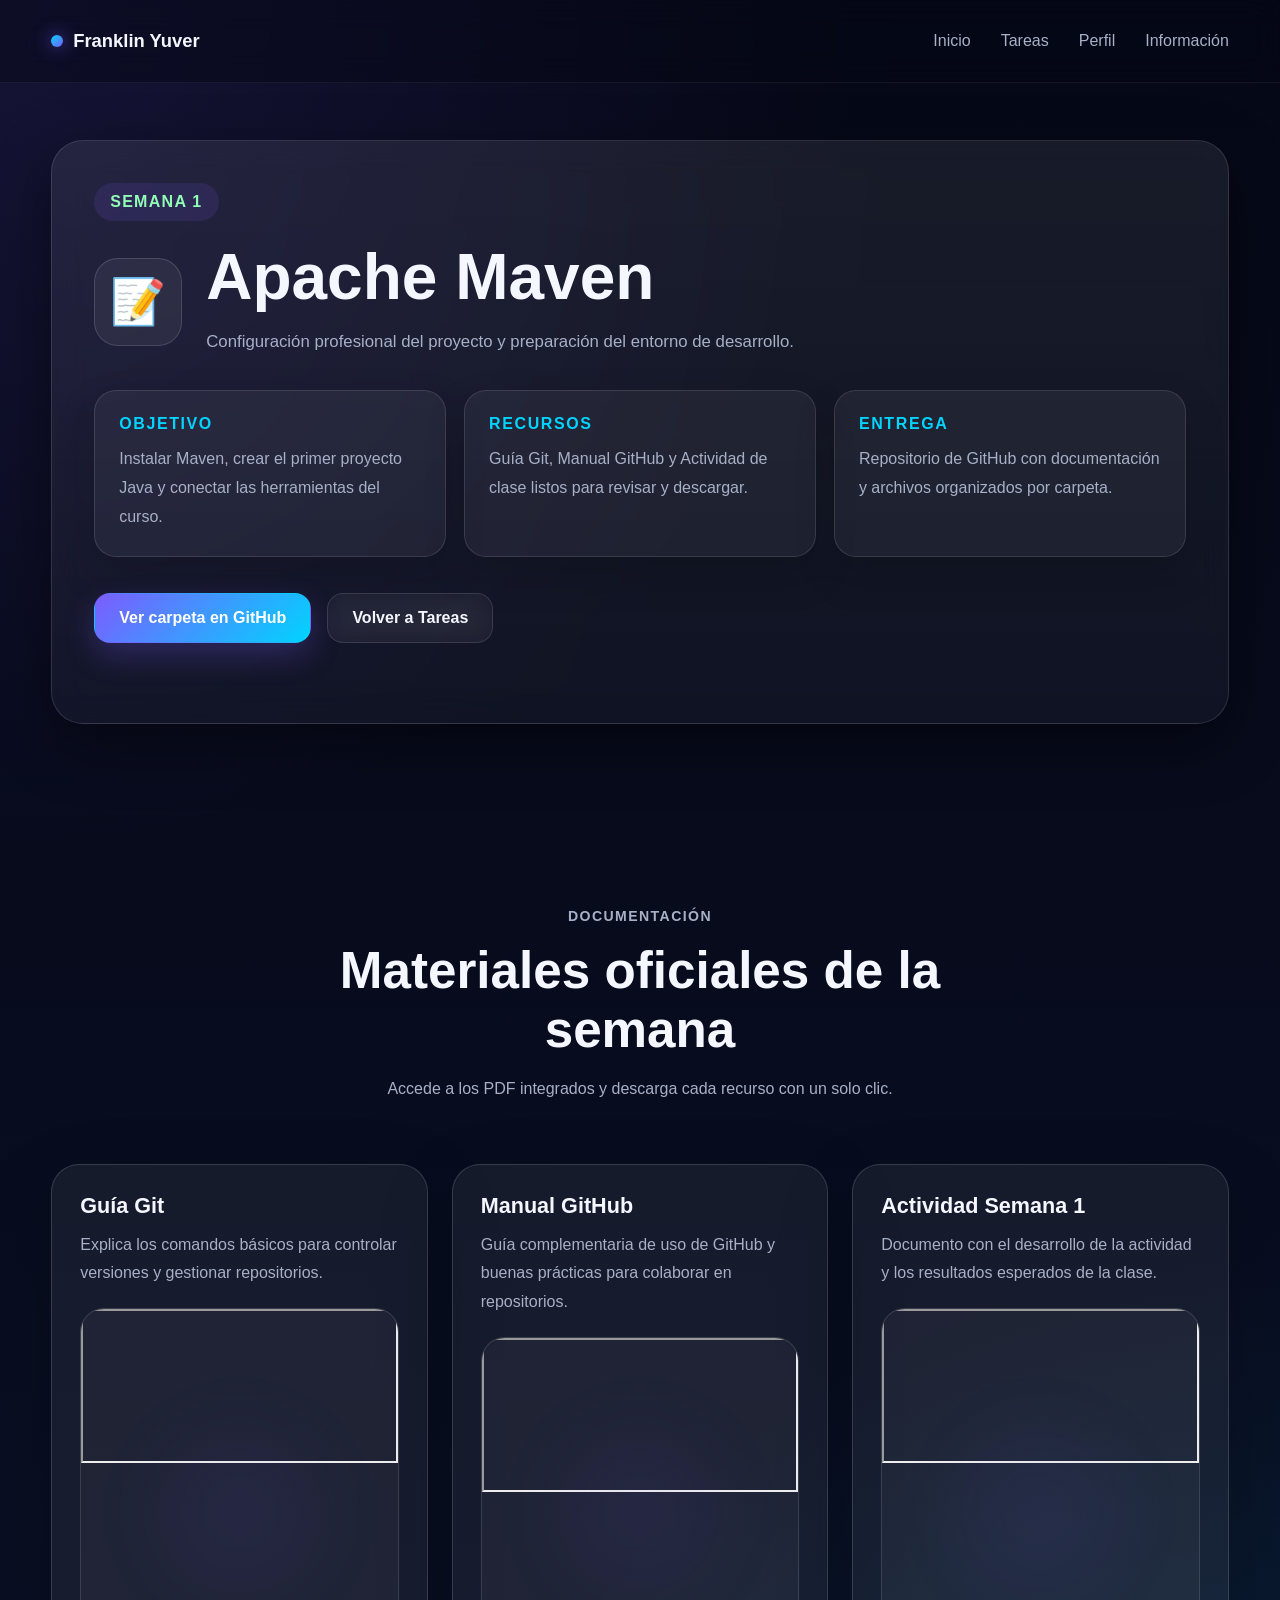
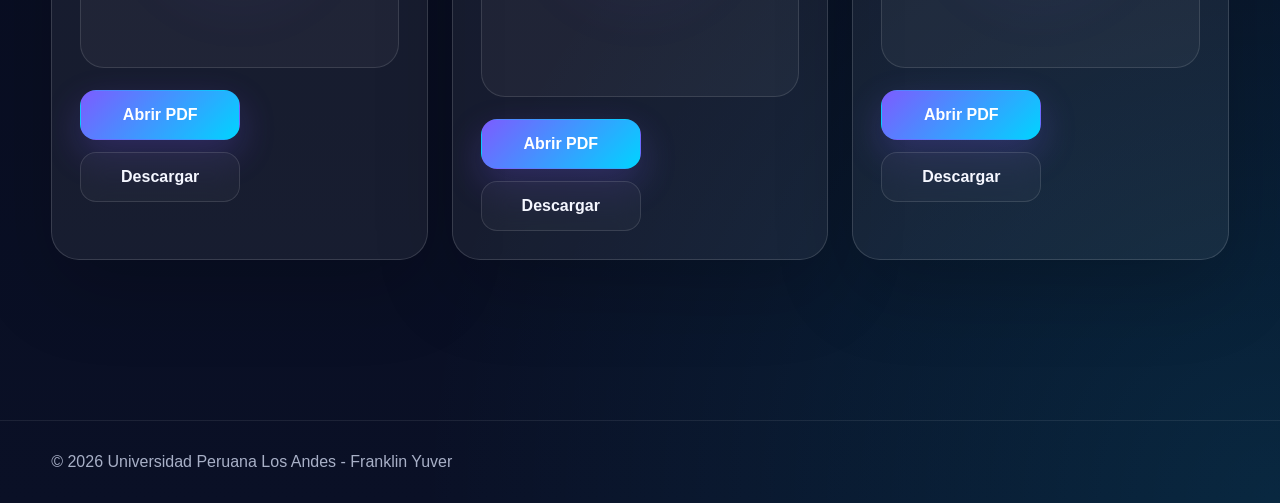
==== page/semana-2.html @ 7b03327b "creando paginas de las semanas 2-4" ====
<!DOCTYPE html>
<html lang="es">
<head>
  <meta charset="UTF-8" />
  <meta name="viewport" content="width=device-width, initial-scale=1.0" />
  <title>Semana 1 | Apache Maven</title>
  <link rel="stylesheet" href="../css/style-tarea.css" />
</head>

<body>
  <header class="header">
    <div class="container nav">
      <a href="../index.html" class="logo">
        <span class="logo-dot"></span>
        Franklin Yuver
      </a>

      <nav class="menu">
        <a href="index.html#inicio">Inicio</a>
        <a href="tareas.html">Tareas</a>
        <a href="perfil.html">Perfil</a>
        <a href="index.html#contacto">Información</a>
      </nav>
    </div>
  </header>

  <main>
    <section class="hero-section">
      <div class="container">
        <div class="hero-glass glass">
          <p class="hero-label">Semana 1</p>

          <div class="hero-title-group">
            <div class="hero-icon">📝</div>
            <div>
              <h1>Apache Maven</h1>
              <p class="hero-subtitle">
                Configuración profesional del proyecto y preparación del entorno de desarrollo.
              </p>
            </div>
          </div>

          <div class="hero-summary-grid">
            <div class="summary-card">
              <h3>Objetivo</h3>
              <p>Instalar Maven, crear el primer proyecto Java y conectar las herramientas del curso.</p>
            </div>

            <div class="summary-card">
              <h3>Recursos</h3>
              <p>Guía Git, Manual GitHub y Actividad de clase listos para revisar y descargar.</p>
            </div>

            <div class="summary-card">
              <h3>Entrega</h3>
              <p>Repositorio de GitHub con documentación y archivos organizados por carpeta.</p>
            </div>
          </div>

          <div class="hero-actions">
            <a href="https://github.com/frafranklin/Portafolio/tree/master/Pdf"
               target="_blank"
               class="btn btn-primary">
              Ver carpeta en GitHub
            </a>

            <a href="tareas.html" class="btn btn-secondary">
              Volver a Tareas
            </a>
          </div>
        </div>
      </div>
    </section>

    <section class="section">
      <div class="container">
        <div class="section-title">
          <p class="section-tag">Documentación</p>
          <h2>Materiales oficiales de la semana</h2>
          <p>Accede a los PDF integrados y descarga cada recurso con un solo clic.</p>
        </div>

        <div class="resource-grid">

          <!-- GUÍA GIT -->
          <article class="glass-card">
            <div class="card-glow"></div>
            <h3>Guía Git</h3>
            <p>Explica los comandos básicos para controlar versiones y gestionar repositorios.</p>

            <div class="doc-frame">
              <iframe
                src="https://docs.google.com/gview?url=https://raw.githubusercontent.com/frafranklin/Portafolio/master/Pdf/semana-1Manual-git.pdf&embedded=true"
                loading="lazy">
              </iframe>
            </div>

            <div class="card-actions">
              <a href="https://docs.google.com/gview?url=https://raw.githubusercontent.com/frafranklin/Portafolio/master/Pdf/semana-1Manual-git.pdf"
                 target="_blank"
                 class="btn btn-main">
                Abrir PDF
              </a>

              <a href="https://raw.githubusercontent.com/frafranklin/Portafolio/master/Pdf/semana-1Manual-git.pdf"
                 download="semana-1Manual-git.pdf"
                 class="btn btn-secondary">
                Descargar
              </a>
            </div>
          </article>

<!-- MANUAL GITHUB -->
<article class="glass-card">
  <div class="card-glow"></div>
  <h3>Manual GitHub</h3>
  <p>Guía complementaria de uso de GitHub y buenas prácticas para colaborar en repositorios.</p>

  <div class="doc-frame">
    <iframe
      src="https://docs.google.com/gview?url=https://raw.githubusercontent.com/frafranklin/Portafolio/master/Pdf/semana-2-Manual-GitHub.pdf&embedded=true"
      loading="lazy">
    </iframe>
  </div>

  <div class="card-actions">
    <a href="https://docs.google.com/gview?url=https://raw.githubusercontent.com/frafranklin/Portafolio/master/Pdf/semana-2-Manual-GitHub.pdf"
       target="_blank"
       class="btn btn-main">
      Abrir PDF
    </a>

    <a href="https://raw.githubusercontent.com/frafranklin/Portafolio/master/Pdf/semana-2-Manual-GitHub.pdf"
       download="semana-2-Manual-GitHub.pdf"
       class="btn btn-secondary">
      Descargar
    </a>
  </div>
</article>

          <!-- ACTIVIDAD SEMANA 1 -->
          <article class="glass-card">
            <div class="card-glow"></div>
            <h3>Actividad Semana 1</h3>
            <p>Documento con el desarrollo de la actividad y los resultados esperados de la clase.</p>

            <div class="doc-frame">
              <iframe
                src="https://docs.google.com/gview?url=https://raw.githubusercontent.com/frafranklin/Portafolio/master/Pdf/semana-1Manual-git.pdf&embedded=true"
                loading="lazy">
              </iframe>
            </div>

            <div class="card-actions">
              <a href="https://docs.google.com/gview?url=https://raw.githubusercontent.com/frafranklin/Portafolio/master/Pdf/semana-1Manual-git.pdf"
                 target="_blank"
                 class="btn btn-main">
                Abrir PDF
              </a>

              <a href="https://raw.githubusercontent.com/frafranklin/Portafolio/master/Pdf/semana-1Manual-git.pdf"
                 download="semana-1Manual-git.pdf"
                 class="btn btn-secondary">
                Descargar
              </a>
            </div>
          </article>

        </div>
      </div>
    </section>
  </main>

  <footer class="footer">
    <div class="container">
      <p>© 2026 Universidad Peruana Los Andes - Franklin Yuver</p>
    </div>
  </footer>
</body>
</html>
---- css/style-tarea.css ----
:root {
  --bg: #050816;
  --bg-2: #0a1026;
  --card: rgba(255, 255, 255, 0.08);
  --line: rgba(255, 255, 255, 0.12);
  --text: #f5f7ff;
  --muted: #a8b0c7;
  --primary: #7c5cff;
  --secondary: #00d4ff;
  --accent: #91ffb5;
  --shadow: 0 20px 60px rgba(0, 0, 0, 0.45);
  --radius: 24px;
  --container: 1200px;
}

* {
  margin: 0;
  padding: 0;
  box-sizing: border-box;
}

html {
  scroll-behavior: smooth;
}

body {
  font-family: "Inter", sans-serif;
  background:
    radial-gradient(circle at top left, rgba(124, 92, 255, 0.14), transparent 35%),
    radial-gradient(circle at bottom right, rgba(0, 212, 255, 0.12), transparent 35%),
    linear-gradient(180deg, var(--bg), var(--bg-2));
  color: var(--text);
  overflow-x: hidden;
  min-height: 100vh;
}

a {
  text-decoration: none;
  color: inherit;
}

img {
  display: block;
  max-width: 100%;
}

.container {
  width: min(92%, var(--container));
  margin: 0 auto;
}

.noise {
  position: fixed;
  inset: 0;
  pointer-events: none;
  opacity: 0.05;
  background-image:
    url("data:image/svg+xml,%3Csvg xmlns='http://www.w3.org/2000/svg' width='160' height='160' viewBox='0 0 160 160'%3E%3Cfilter id='n'%3E%3CfeTurbulence type='fractalNoise' baseFrequency='.8' numOctaves='2' stitchTiles='stitch'/%3E%3C/filter%3E%3Crect width='160' height='160' filter='url(%23n)' opacity='1'/%3E%3C/svg%3E");
  z-index: 0;
}

.cursor-glow {
  position: fixed;
  width: 260px;
  height: 260px;
  border-radius: 50%;
  pointer-events: none;
  background: radial-gradient(circle, rgba(124, 92, 255, 0.16), transparent 65%);
  transform: translate(-50%, -50%);
  z-index: 1;
  transition: transform 0.08s linear;
}

.header {
  position: fixed;
  top: 0;
  width: 100%;
  z-index: 1000;
  backdrop-filter: blur(16px);
  background: rgba(5, 8, 22, 0.45);
  border-bottom: 1px solid rgba(255,255,255,0.06);
}

.nav {
  min-height: 82px;
  display: flex;
  align-items: center;
  justify-content: space-between;
  gap: 20px;
}

.logo {
  font-family: "Syne", sans-serif;
  font-size: 1.15rem;
  font-weight: 700;
  display: inline-flex;
  align-items: center;
  gap: 10px;
}

.logo-dot {
  width: 12px;
  height: 12px;
  border-radius: 50%;
  background: linear-gradient(135deg, var(--secondary), var(--primary));
  box-shadow: 0 0 18px rgba(124, 92, 255, 0.8);
}

.menu {
  display: flex;
  gap: 30px;
}

.menu a {
  color: var(--muted);
  font-weight: 500;
  position: relative;
  transition: color 0.3s ease;
}

.menu a::after {
  content: "";
  position: absolute;
  left: 0;
  bottom: -6px;
  width: 0%;
  height: 2px;
  border-radius: 999px;
  background: linear-gradient(90deg, var(--secondary), var(--primary));
  transition: width 0.3s ease;
}

.menu a:hover {
  color: var(--text);
}

.menu a:hover::after {
  width: 100%;
}

.menu-toggle {
  display: none;
  width: 48px;
  height: 48px;
  border-radius: 14px;
  border: 1px solid var(--line);
  background: rgba(255,255,255,0.04);
  cursor: pointer;
  align-items: center;
  justify-content: center;
  flex-direction: column;
  gap: 6px;
}

.menu-toggle span {
  width: 20px;
  height: 2px;
  border-radius: 999px;
  background: white;
  transition: 0.3s ease;
}

.mobile-menu {
  display: none;
  flex-direction: column;
  padding: 0 4% 20px;
  gap: 12px;
  background: rgba(5, 8, 22, 0.96);
  border-top: 1px solid rgba(255,255,255,0.06);
}

.mobile-menu a {
  padding: 14px 16px;
  border-radius: 14px;
  background: rgba(255,255,255,0.04);
  color: var(--muted);
}

.hero {
  min-height: 100vh;
  position: relative;
  display: flex;
  align-items: center;
  overflow: hidden;
  padding-top: 100px;
}

.hero-bg {
  position: absolute;
  inset: 0;
  z-index: 0;
}

.grid {
  position: absolute;
  inset: 0;
  background-image:
    linear-gradient(rgba(255,255,255,0.04) 1px, transparent 1px),
    linear-gradient(90deg, rgba(255,255,255,0.04) 1px, transparent 1px);
  background-size: 42px 42px;
  mask-image: radial-gradient(circle at center, black 30%, transparent 80%);
  opacity: 0.35;
}

.orb {
  position: absolute;
  border-radius: 50%;
  filter: blur(40px);
  animation: floatOrb 8s ease-in-out infinite;
}

.orb-1 {
  width: 380px;
  height: 380px;
  background: rgba(124, 92, 255, 0.18);
  top: 10%;
  left: 8%;
}

.orb-2 {
  width: 320px;
  height: 320px;
  background: rgba(0, 212, 255, 0.16);
  right: 10%;
  bottom: 10%;
  animation-delay: 1.5s;
}

.hero-content {
  position: relative;
  z-index: 2;
  display: grid;
  grid-template-columns: 1.15fr 0.85fr;
  align-items: center;
  gap: 50px;
}

.eyebrow {
  display: inline-flex;
  align-items: center;
  gap: 12px;
  color: var(--accent);
  font-weight: 600;
  margin-bottom: 18px;
  letter-spacing: 0.04em;
}

.eyebrow-line {
  width: 36px;
  height: 1px;
  background: linear-gradient(90deg, var(--accent), transparent);
}

.hero-text h1 {
  font-family: "Syne", sans-serif;
  font-size: clamp(3rem, 7vw, 6rem);
  line-height: 0.95;
  letter-spacing: -0.04em;
  margin-bottom: 18px;
}

.gradient-text {
  display: block;
  background: linear-gradient(135deg, #ffffff 0%, #8fdcff 35%, #8c79ff 70%, #ffffff 100%);
  -webkit-background-clip: text;
  -webkit-text-fill-color: transparent;
}

.typing-wrap {
  display: flex;
  align-items: center;
  flex-wrap: wrap;
  gap: 10px;
  min-height: 38px;
  margin-bottom: 24px;
  font-size: 1.1rem;
  color: var(--muted);
}

.typing {
  color: var(--secondary);
  font-weight: 700;
  position: relative;
}

.typing::after {
  content: "";
  display: inline-block;
  width: 2px;
  height: 1em;
  background: var(--secondary);
  margin-left: 4px;
  animation: blink 0.8s infinite;
  vertical-align: middle;
}

.hero-description {
  max-width: 640px;
  color: var(--muted);
  font-size: 1.05rem;
  line-height: 1.8;
  margin-bottom: 34px;
}

.hero-actions {
  display: flex;
  flex-wrap: wrap;
  gap: 16px;
  margin-bottom: 38px;
}

.btn {
  padding: 15px 24px;
  border-radius: 16px;
  font-weight: 700;
  transition: 0.35s ease;
  display: inline-flex;
  align-items: center;
  justify-content: center;
  border: 1px solid transparent;
}

.btn-primary {
  background: linear-gradient(135deg, var(--primary), var(--secondary));
  color: white;
  box-shadow: 0 12px 30px rgba(124, 92, 255, 0.25);
}

.btn-primary:hover {
  transform: translateY(-4px) scale(1.02);
  box-shadow: 0 18px 38px rgba(124, 92, 255, 0.34);
}

.btn-secondary {
  border-color: rgba(255,255,255,0.12);
  background: rgba(255,255,255,0.03);
  color: var(--text);
  backdrop-filter: blur(12px);
}

.btn-secondary:hover {
  transform: translateY(-4px);
  border-color: rgba(255,255,255,0.22);
  background: rgba(255,255,255,0.06);
}

.hero-stats {
  display: flex;
  flex-wrap: wrap;
  gap: 16px;
}

.glass {
  background: var(--card);
  border: 1px solid var(--line);
  box-shadow: var(--shadow);
  backdrop-filter: blur(16px);
  -webkit-backdrop-filter: blur(16px);
}

.stat-card {
  padding: 18px 20px;
  min-width: 135px;
  border-radius: 20px;
}

.stat-card h3 {
  font-size: 1.3rem;
  margin-bottom: 6px;
}

.stat-card p {
  color: var(--muted);
  font-size: 0.92rem;
}

.hero-visual {
  display: flex;
  justify-content: center;
}

.photo-frame {
  position: relative;
  width: min(480px, 100%);
  aspect-ratio: 1 / 1.08;
  border-radius: 34px;
  padding: 16px;
  background:
    linear-gradient(145deg, rgba(255,255,255,0.1), rgba(255,255,255,0.03));
  border: 1px solid rgba(255,255,255,0.12);
  box-shadow: 0 30px 80px rgba(0,0,0,0.45);
  transform-style: preserve-3d;
  transition: transform 0.15s linear;
}

.profile-photo {
  width: 100%;
  height: 100%;
  object-fit: cover;
  border-radius: 24px;
  position: relative;
  z-index: 2;
  filter: saturate(1.05) contrast(1.03);
}

.photo-ring {
  position: absolute;
  inset: -16px;
  border: 1px solid rgba(124, 92, 255, 0.28);
  border-radius: 40px;
  animation: rotateRing 14s linear infinite;
}

.ring-2 {
  inset: -30px;
  border-color: rgba(0, 212, 255, 0.18);
  animation-direction: reverse;
  animation-duration: 18s;
}

.floating-badge {
  position: absolute;
  z-index: 4;
  padding: 12px 16px;
  border-radius: 999px;
  font-weight: 700;
  font-size: 0.95rem;
  animation: floatBadge 4s ease-in-out infinite;
}

.badge-1 {
  top: 10%;
  left: -8%;
}

.badge-2 {
  top: 48%;
  right: -10%;
  animation-delay: 1s;
}

.badge-3 {
  bottom: 8%;
  left: 6%;
  animation-delay: 2s;
}

.scroll-indicator {
  position: absolute;
  bottom: 26px;
  left: 50%;
  transform: translateX(-50%);
  width: 36px;
  height: 62px;
  border-radius: 999px;
  border: 1px solid rgba(255,255,255,0.2);
  display: inline-flex;
  justify-content: center;
  padding-top: 10px;
  z-index: 3;
}

.scroll-indicator span {
  width: 6px;
  height: 12px;
  border-radius: 999px;
  background: white;
  animation: scrollDot 1.5s infinite;
}

.section {
  position: relative;
  padding: 120px 0;
  z-index: 2;
}

.section-dark {
  background: linear-gradient(180deg, rgba(255,255,255,0.02), rgba(255,255,255,0.01));
}

.section-title {
  max-width: 760px;
  margin: 0 auto 60px;
  text-align: center;
}

.section-tag {
  color: var(--secondary);
  font-weight: 700;
  text-transform: uppercase;
  letter-spacing: 0.1em;
  margin-bottom: 12px;
  font-size: 0.88rem;
}

.section-title h2 {
  font-family: "Syne", sans-serif;
  font-size: clamp(2rem, 4vw, 3.6rem);
  margin-bottom: 16px;
}

.section-title p {
  color: var(--muted);
  line-height: 1.8;
}

.about-grid,
.projects-grid {
  display: grid;
  grid-template-columns: repeat(3, 1fr);
  gap: 24px;
}

.about-card,
.project-card {
  border-radius: 26px;
  padding: 28px;
  transition: transform 0.35s ease, border-color 0.35s ease, background 0.35s ease;
}

.about-card:hover,
.project-card:hover,
.contact-box:hover {
  transform: translateY(-8px);
  border-color: rgba(255,255,255,0.22);
  background: rgba(255,255,255,0.1);
}

.about-card h3,
.project-card h3 {
  margin-bottom: 14px;
  font-size: 1.25rem;
}

.about-card p,
.project-card p {
  color: var(--muted);
  line-height: 1.8;
}

.project-number {
  font-size: 0.9rem;
  color: var(--accent);
  font-weight: 800;
  margin-bottom: 16px;
  letter-spacing: 0.08em;
}

.contact-box {
  max-width: 820px;
  margin: 0 auto;
  text-align: center;
  padding: 42px;
  border-radius: 30px;
  transition: 0.35s ease;
}

.contact-box h2 {
  font-family: "Syne", sans-serif;
  font-size: clamp(2rem, 4vw, 3rem);
  margin-bottom: 14px;
}

.contact-box p {
  color: var(--muted);
  line-height: 1.8;
  margin-bottom: 24px;
}

.reveal {
  opacity: 0;
  transform: translateY(34px);
  transition: opacity 0.9s ease, transform 0.9s ease;
}

.reveal.active {
  opacity: 1;
  transform: translateY(0);
}

@keyframes floatOrb {
  0%, 100% { transform: translateY(0) translateX(0); }
  50% { transform: translateY(-24px) translateX(12px); }
}

@keyframes rotateRing {
  from { transform: rotate(0deg); }
  to { transform: rotate(360deg); }
}

@keyframes floatBadge {
  0%, 100% { transform: translateY(0px); }
  50% { transform: translateY(-12px); }
}

@keyframes scrollDot {
  0% { transform: translateY(0); opacity: 0.9; }
  50% { transform: translateY(16px); opacity: 0.4; }
  100% { transform: translateY(0); opacity: 0.9; }
}

@keyframes blink {
  0%, 49% { opacity: 1; }
  50%, 100% { opacity: 0; }
}

@media (max-width: 1024px) {
  .hero-content,
  .about-grid,
  .projects-grid {
    grid-template-columns: 1fr;
  }

  .hero {
    padding-top: 130px;
  }

  .hero-text {
    text-align: center;
  }

  .eyebrow,
  .typing-wrap,
  .hero-actions,
  .hero-stats {
    justify-content: center;
  }

  .hero-description {
    margin-left: auto;
    margin-right: auto;
  }

  .photo-frame {
    width: min(420px, 90%);
  }

  .badge-1 { left: -2%; }
  .badge-2 { right: -2%; }
}

@media (max-width: 768px) {
  .menu {
    display: none;
  }

  .menu-toggle {
    display: inline-flex;
  }

  .mobile-menu.show {
    display: flex;
  }

  .hero-text h1 {
    font-size: clamp(2.7rem, 12vw, 4rem);
  }

  .hero-description {
    font-size: 1rem;
  }

  .hero-stats {
    flex-direction: column;
    align-items: stretch;
  }

  .stat-card {
    width: 100%;
  }

  .floating-badge {
    font-size: 0.82rem;
    padding: 10px 14px;
  }

  .contact-box {
    padding: 32px 22px;
  }
}

@media (max-width: 560px) {
  .photo-frame {
    aspect-ratio: 1 / 1.18;
  }

  .badge-1,
  .badge-2,
  .badge-3 {
    position: absolute;
    transform: scale(0.92);
  }
}
/* GRID DE SEMANAS */
.weeks-grid {
  display: grid;
  grid-template-columns: repeat(auto-fit, minmax(160px, 1fr));
  gap: 18px;
  margin-top: 20px;
}

/* TARJETAS */
.week-card {
  padding: 20px;
  border-radius: 16px;
  text-align: center;
  font-weight: 600;
  transition: 0.35s ease;
  border: 1px solid var(--line);
}

/* HOVER PRO */
.week-card:hover {
  transform: translateY(-6px) scale(1.04);
  background: rgba(255,255,255,0.12);
  box-shadow: 0 10px 30px rgba(0,0,0,0.4);
  border-color: rgba(255,255,255,0.3);
}

.hero-section {
  padding: 140px 0 60px;
}

.hero-glass {
  position: relative;
  padding: 42px;
  border-radius: 32px;
  overflow: hidden;
  background: linear-gradient(180deg, rgba(255,255,255,0.08), rgba(255,255,255,0.04));
  border: 1px solid rgba(255,255,255,0.12);
}

.hero-label {
  display: inline-flex;
  align-items: center;
  gap: 10px;
  padding: 10px 16px;
  border-radius: 999px;
  background: rgba(124, 92, 255, 0.12);
  color: var(--accent);
  font-weight: 700;
  margin-bottom: 24px;
  letter-spacing: 0.08em;
  text-transform: uppercase;
}

.hero-title-group {
  display: grid;
  grid-template-columns: auto 1fr;
  gap: 24px;
  align-items: center;
  margin-bottom: 22px;
}

.hero-icon {
  width: 88px;
  height: 88px;
  display: grid;
  place-items: center;
  border-radius: 24px;
  font-size: 2.8rem;
  background: rgba(255,255,255,0.06);
  border: 1px solid rgba(255,255,255,0.14);
}

.hero-glass h1 {
  font-family: "Syne", sans-serif;
  font-size: clamp(2.8rem, 5vw, 4.5rem);
  margin-bottom: 16px;
  line-height: 1.02;
}

.hero-subtitle {
  max-width: 780px;
  color: var(--muted);
  line-height: 1.9;
  font-size: 1.05rem;
}

.hero-summary-grid {
  display: grid;
  grid-template-columns: repeat(3, minmax(220px, 1fr));
  gap: 18px;
  margin: 32px 0 36px;
}

.summary-card {
  background: rgba(255,255,255,0.05);
  border: 1px solid rgba(255,255,255,0.12);
  border-radius: 22px;
  padding: 24px;
  box-shadow: 0 18px 40px rgba(0,0,0,0.18);
}

.summary-card h3 {
  font-size: 1rem;
  text-transform: uppercase;
  letter-spacing: 0.1em;
  color: var(--secondary);
  margin-bottom: 12px;
}

.summary-card p {
  color: var(--muted);
  line-height: 1.8;
}

.resource-grid {
  display: grid;
  grid-template-columns: repeat(3, minmax(280px, 1fr));
  gap: 24px;
}

.glass-card {
  position: relative;
  padding: 28px;
  border-radius: 28px;
  overflow: hidden;
  background: rgba(255,255,255,0.06);
  border: 1px solid rgba(255,255,255,0.14);
  box-shadow: 0 30px 80px rgba(0,0,0,0.18);
}

.card-glow {
  position: absolute;
  inset: -20px;
  background: radial-gradient(circle, rgba(124,92,255,0.16), transparent 30%);
  filter: blur(24px);
  opacity: 0.5;
  pointer-events: none;
}

.glass-card h3 {
  font-size: 1.35rem;
  margin-bottom: 12px;
}

.glass-card p {
  color: var(--muted);
  margin-bottom: 20px;
  line-height: 1.8;
}

.doc-frame {
  width: 100%;
  min-height: 360px;
  border-radius: 24px;
  overflow: hidden;
  border: 1px solid rgba(255,255,255,0.12);
  background: rgba(255,255,255,0.04);
  margin-bottom: 22px;
}

.doc-frame iframe {
  width: 100%;
  height: 100%;
}

.card-actions {
  display: flex;
  flex-wrap: wrap;
  gap: 12px;
}

.btn-main,
.btn-secondary {
  min-width: 160px;
}

.btn-main {
  background: linear-gradient(135deg, var(--primary), var(--secondary));
  color: white;
  box-shadow: 0 14px 36px rgba(124, 92, 255, 0.24);
}

.footer {
  padding: 32px 0;
  margin-top: 40px;
  border-top: 1px solid rgba(255,255,255,0.08);
  color: var(--muted);
}

@media (max-width: 980px) {
  .hero-title-group,
  .hero-summary-grid,
  .resource-grid {
    grid-template-columns: 1fr;
  }
}

@media (max-width: 680px) {
  .hero-section {
    padding-top: 110px;
  }

  .hero-icon {
    width: 72px;
    height: 72px;
    font-size: 2.4rem;
  }
}
/* ============================= */
/* PÁGINA CON UN SOLO PDF */
/* ============================= */

.pdf-single-page .hero-summary-grid {
  display: none;
}

.pdf-single-page .pdf-view-section {
  padding-top: 20px;
}

.pdf-single-page .single-pdf-card {
  position: relative;
  padding: 30px;
  border-radius: 32px;
  background:
    linear-gradient(180deg, rgba(255,255,255,0.09), rgba(255,255,255,0.04));
  border: 1px solid rgba(255,255,255,0.14);
  box-shadow: 0 30px 90px rgba(0,0,0,0.35);
  overflow: hidden;
}

.pdf-single-page .single-pdf-card::before {
  content: "";
  position: absolute;
  inset: -120px;
  background:
    radial-gradient(circle at top left, rgba(124,92,255,0.24), transparent 32%),
    radial-gradient(circle at bottom right, rgba(0,212,255,0.18), transparent 34%);
  pointer-events: none;
}

.pdf-single-page .single-pdf-header {
  position: relative;
  z-index: 2;
  display: flex;
  align-items: center;
  justify-content: space-between;
  gap: 24px;
  margin-bottom: 26px;
}

.pdf-single-page .pdf-badge {
  display: inline-block;
  padding: 8px 14px;
  margin-bottom: 12px;
  border-radius: 999px;
  font-size: 0.8rem;
  font-weight: 800;
  letter-spacing: 0.12em;
  color: var(--accent);
  background: rgba(145,255,181,0.1);
  border: 1px solid rgba(145,255,181,0.22);
}

.pdf-single-page .single-pdf-header h3 {
  font-size: 2rem;
  margin-bottom: 8px;
}

.pdf-single-page .single-pdf-header p {
  color: var(--muted);
}

.pdf-single-page .single-pdf-actions {
  display: flex;
  gap: 12px;
  flex-wrap: wrap;
}

.pdf-single-page .single-doc-frame {
  position: relative;
  z-index: 2;
  width: 100%;
  height: 760px;
  border-radius: 26px;
  overflow: hidden;
  background: rgba(255,255,255,0.05);
  border: 1px solid rgba(255,255,255,0.16);
  box-shadow: inset 0 0 0 1px rgba(255,255,255,0.04);
}

.pdf-single-page .single-doc-frame iframe {
  width: 100%;
  height: 100%;
  border: none;
}

@media (max-width: 780px) {
  .pdf-single-page .single-pdf-header {
    flex-direction: column;
    align-items: flex-start;
  }

  .pdf-single-page .single-doc-frame {
    height: 620px;
  }
}
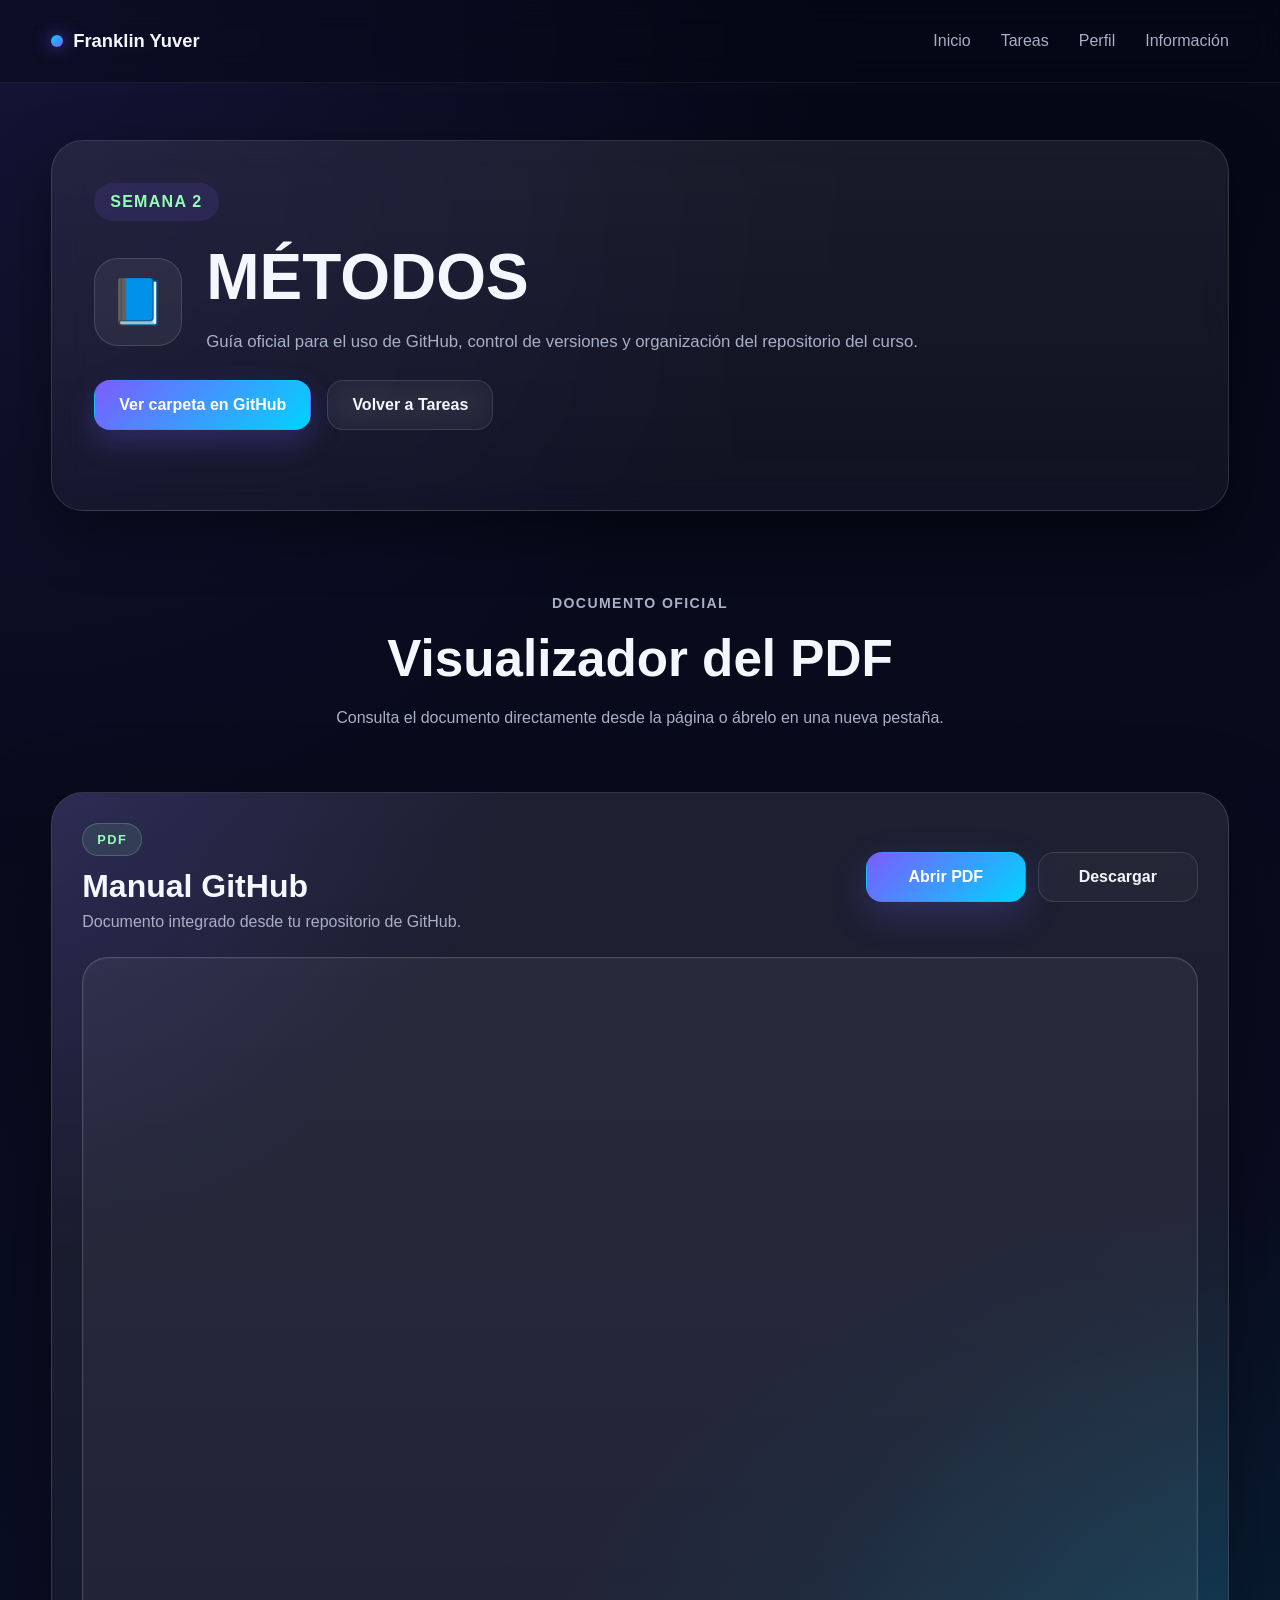
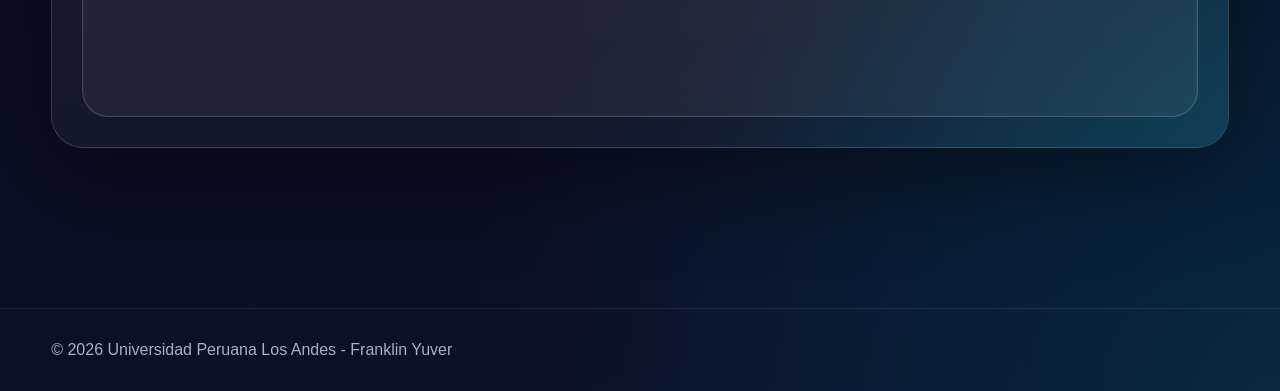
==== commit 71219fb7: "añadimos algo" ====
--- a/page/semana-2.html
+++ b/page/semana-2.html
@@ -3,11 +3,11 @@
 <head>
   <meta charset="UTF-8" />
   <meta name="viewport" content="width=device-width, initial-scale=1.0" />
-  <title>Semana 1 | Apache Maven</title>
+  <title>Semana 1 | Manual GitHub</title>
   <link rel="stylesheet" href="../css/style-tarea.css" />
 </head>
 
-<body>
+<body class="pdf-single-page">
   <header class="header">
     <div class="container nav">
       <a href="../index.html" class="logo">
@@ -28,32 +28,15 @@
     <section class="hero-section">
       <div class="container">
         <div class="hero-glass glass">
-          <p class="hero-label">Semana 1</p>
+          <p class="hero-label">Semana 2</p>
 
           <div class="hero-title-group">
-            <div class="hero-icon">📝</div>
+            <div class="hero-icon">📘</div>
             <div>
-              <h1>Apache Maven</h1>
+              <h1>MÉTODOS</h1>
               <p class="hero-subtitle">
-                Configuración profesional del proyecto y preparación del entorno de desarrollo.
+                Guía oficial para el uso de GitHub, control de versiones y organización del repositorio del curso.
               </p>
-            </div>
-          </div>
-
-          <div class="hero-summary-grid">
-            <div class="summary-card">
-              <h3>Objetivo</h3>
-              <p>Instalar Maven, crear el primer proyecto Java y conectar las herramientas del curso.</p>
-            </div>
-
-            <div class="summary-card">
-              <h3>Recursos</h3>
-              <p>Guía Git, Manual GitHub y Actividad de clase listos para revisar y descargar.</p>
-            </div>
-
-            <div class="summary-card">
-              <h3>Entrega</h3>
-              <p>Repositorio de GitHub con documentación y archivos organizados por carpeta.</p>
             </div>
           </div>
 
@@ -72,101 +55,44 @@
       </div>
     </section>
 
-    <section class="section">
+    <section class="section pdf-view-section">
       <div class="container">
         <div class="section-title">
-          <p class="section-tag">Documentación</p>
-          <h2>Materiales oficiales de la semana</h2>
-          <p>Accede a los PDF integrados y descarga cada recurso con un solo clic.</p>
+          <p class="section-tag">Documento oficial</p>
+          <h2>Visualizador del PDF</h2>
+          <p>Consulta el documento directamente desde la página o ábrelo en una nueva pestaña.</p>
         </div>
 
-        <div class="resource-grid">
-
-          <!-- GUÍA GIT -->
-          <article class="glass-card">
-            <div class="card-glow"></div>
-            <h3>Guía Git</h3>
-            <p>Explica los comandos básicos para controlar versiones y gestionar repositorios.</p>
-
-            <div class="doc-frame">
-              <iframe
-                src="https://docs.google.com/gview?url=https://raw.githubusercontent.com/frafranklin/Portafolio/master/Pdf/semana-1Manual-git.pdf&embedded=true"
-                loading="lazy">
-              </iframe>
+        <article class="single-pdf-card">
+          <div class="single-pdf-header">
+            <div>
+              <span class="pdf-badge">PDF</span>
+              <h3>Manual GitHub</h3>
+              <p>Documento integrado desde tu repositorio de GitHub.</p>
             </div>
 
-            <div class="card-actions">
-              <a href="https://docs.google.com/gview?url=https://raw.githubusercontent.com/frafranklin/Portafolio/master/Pdf/semana-1Manual-git.pdf"
+            <div class="single-pdf-actions">
+              <a href="https://docs.google.com/gview?url=https://raw.githubusercontent.com/frafranklin/Portafolio/master/Pdf/semana-2-Manual-GitHub.pdf"
                  target="_blank"
                  class="btn btn-main">
                 Abrir PDF
               </a>
 
-              <a href="https://raw.githubusercontent.com/frafranklin/Portafolio/master/Pdf/semana-1Manual-git.pdf"
-                 download="semana-1Manual-git.pdf"
+              <a href="https://raw.githubusercontent.com/frafranklin/Portafolio/master/Pdf/semana-2-Manual-GitHub.pdf"
+                 download="semana-2-Manual-GitHub.pdf"
                  class="btn btn-secondary">
                 Descargar
               </a>
             </div>
-          </article>
+          </div>
 
-<!-- MANUAL GITHUB -->
-<article class="glass-card">
-  <div class="card-glow"></div>
-  <h3>Manual GitHub</h3>
-  <p>Guía complementaria de uso de GitHub y buenas prácticas para colaborar en repositorios.</p>
-
-  <div class="doc-frame">
-    <iframe
-      src="https://docs.google.com/gview?url=https://raw.githubusercontent.com/frafranklin/Portafolio/master/Pdf/semana-2-Manual-GitHub.pdf&embedded=true"
-      loading="lazy">
-    </iframe>
-  </div>
-
-  <div class="card-actions">
-    <a href="https://docs.google.com/gview?url=https://raw.githubusercontent.com/frafranklin/Portafolio/master/Pdf/semana-2-Manual-GitHub.pdf"
-       target="_blank"
-       class="btn btn-main">
-      Abrir PDF
-    </a>
-
-    <a href="https://raw.githubusercontent.com/frafranklin/Portafolio/master/Pdf/semana-2-Manual-GitHub.pdf"
-       download="semana-2-Manual-GitHub.pdf"
-       class="btn btn-secondary">
-      Descargar
-    </a>
-  </div>
-</article>
-
-          <!-- ACTIVIDAD SEMANA 1 -->
-          <article class="glass-card">
-            <div class="card-glow"></div>
-            <h3>Actividad Semana 1</h3>
-            <p>Documento con el desarrollo de la actividad y los resultados esperados de la clase.</p>
-
-            <div class="doc-frame">
-              <iframe
-                src="https://docs.google.com/gview?url=https://raw.githubusercontent.com/frafranklin/Portafolio/master/Pdf/semana-1Manual-git.pdf&embedded=true"
-                loading="lazy">
-              </iframe>
-            </div>
-
-            <div class="card-actions">
-              <a href="https://docs.google.com/gview?url=https://raw.githubusercontent.com/frafranklin/Portafolio/master/Pdf/semana-1Manual-git.pdf"
-                 target="_blank"
-                 class="btn btn-main">
-                Abrir PDF
-              </a>
-
-              <a href="https://raw.githubusercontent.com/frafranklin/Portafolio/master/Pdf/semana-1Manual-git.pdf"
-                 download="semana-1Manual-git.pdf"
-                 class="btn btn-secondary">
-                Descargar
-              </a>
-            </div>
-          </article>
-
-        </div>
+          <div class="single-doc-frame">
+            <iframe
+              src="https://docs.google.com/gview?url=https://raw.githubusercontent.com/frafranklin/Portafolio/master/Pdf/semana-2-Manual-GitHub.pdf&embedded=true"
+              loading="lazy">
+            </iframe>
+          </div>
+        </article>
       </div>
     </section>
   </main>
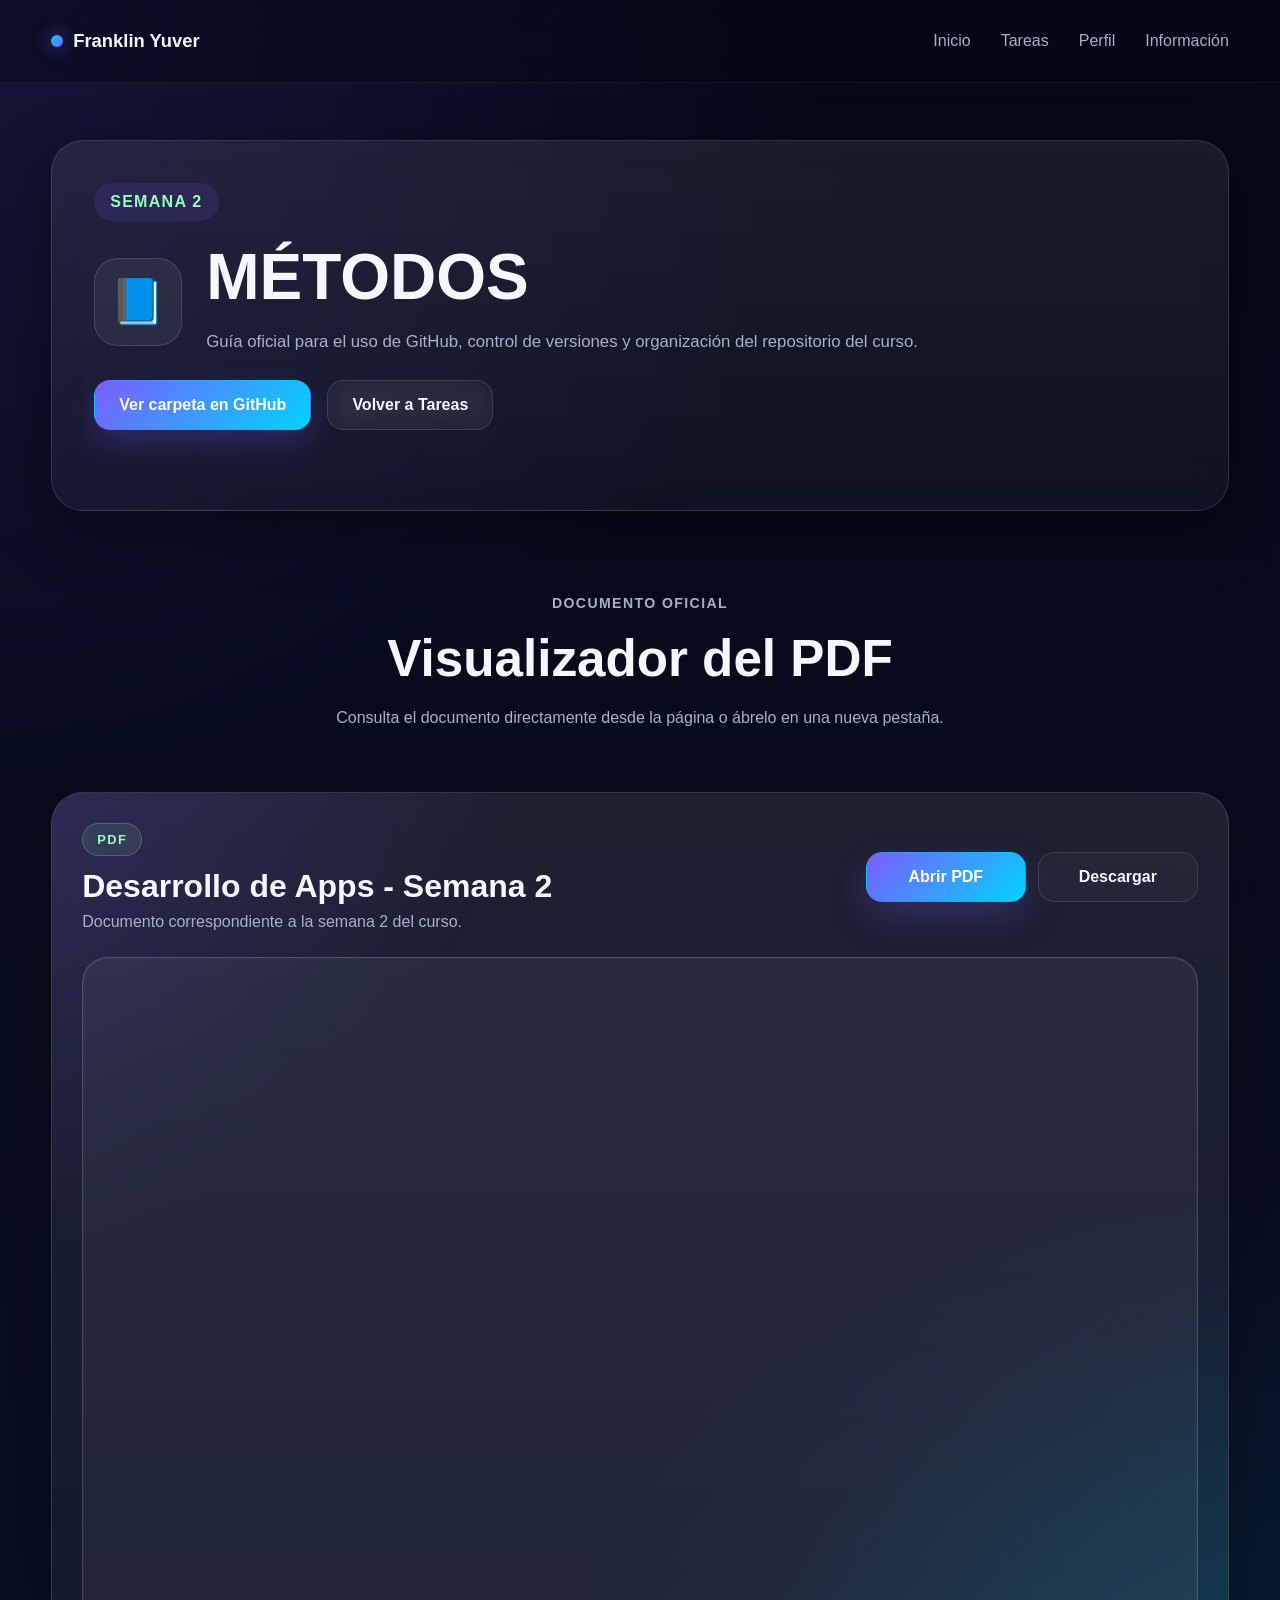
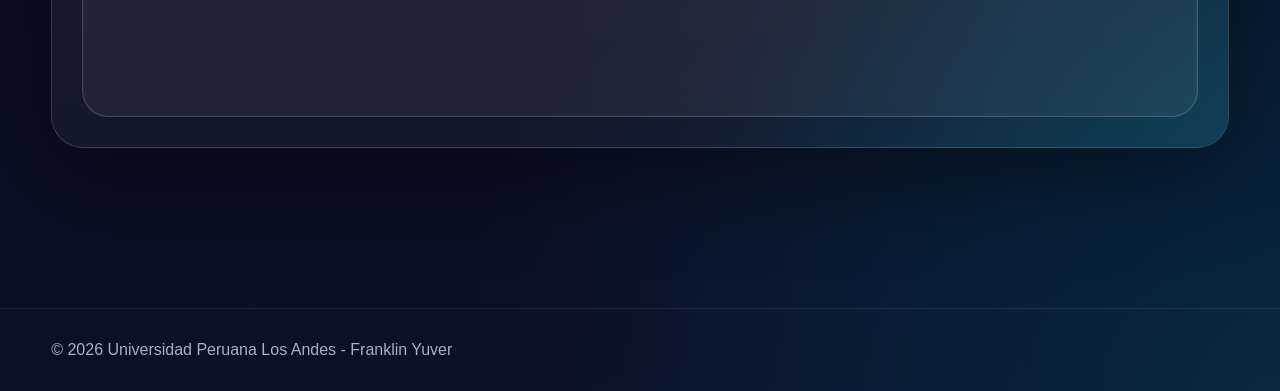
==== commit c7719e5e: "agregando contendio a las semanas" ====
--- a/page/semana-2.html
+++ b/page/semana-2.html
@@ -63,36 +63,36 @@
           <p>Consulta el documento directamente desde la página o ábrelo en una nueva pestaña.</p>
         </div>
 
-        <article class="single-pdf-card">
-          <div class="single-pdf-header">
-            <div>
-              <span class="pdf-badge">PDF</span>
-              <h3>Manual GitHub</h3>
-              <p>Documento integrado desde tu repositorio de GitHub.</p>
-            </div>
+     <article class="single-pdf-card">
+  <div class="single-pdf-header">
+    <div>
+      <span class="pdf-badge">PDF</span>
+      <h3>Desarrollo de Apps - Semana 2</h3>
+      <p>Documento correspondiente a la semana 2 del curso.</p>
+    </div>
 
-            <div class="single-pdf-actions">
-              <a href="https://docs.google.com/gview?url=https://raw.githubusercontent.com/frafranklin/Portafolio/master/Pdf/semana-2-Manual-GitHub.pdf"
-                 target="_blank"
-                 class="btn btn-main">
-                Abrir PDF
-              </a>
+    <div class="single-pdf-actions">
+      <a href="https://docs.google.com/gview?url=https://raw.githubusercontent.com/frafranklin/Portafolio/master/Pdf/Desarrollo-Apps-Semana-2.pdf"
+         target="_blank"
+         class="btn btn-main">
+        Abrir PDF
+      </a>
 
-              <a href="https://raw.githubusercontent.com/frafranklin/Portafolio/master/Pdf/semana-2-Manual-GitHub.pdf"
-                 download="semana-2-Manual-GitHub.pdf"
-                 class="btn btn-secondary">
-                Descargar
-              </a>
-            </div>
-          </div>
+      <a href="https://raw.githubusercontent.com/frafranklin/Portafolio/master/Pdf/Desarrollo-Apps-Semana-2.pdf"
+         download="Desarrollo-Apps-Semana-2.pdf"
+         class="btn btn-secondary">
+        Descargar
+      </a>
+    </div>
+  </div>
 
-          <div class="single-doc-frame">
-            <iframe
-              src="https://docs.google.com/gview?url=https://raw.githubusercontent.com/frafranklin/Portafolio/master/Pdf/semana-2-Manual-GitHub.pdf&embedded=true"
-              loading="lazy">
-            </iframe>
-          </div>
-        </article>
+  <div class="single-doc-frame">
+    <iframe
+      src="https://docs.google.com/gview?url=https://raw.githubusercontent.com/frafranklin/Portafolio/master/Pdf/Desarrollo-Apps-Semana-2.pdf&embedded=true"
+      loading="lazy">
+    </iframe>
+  </div>
+</article>
       </div>
     </section>
   </main>
